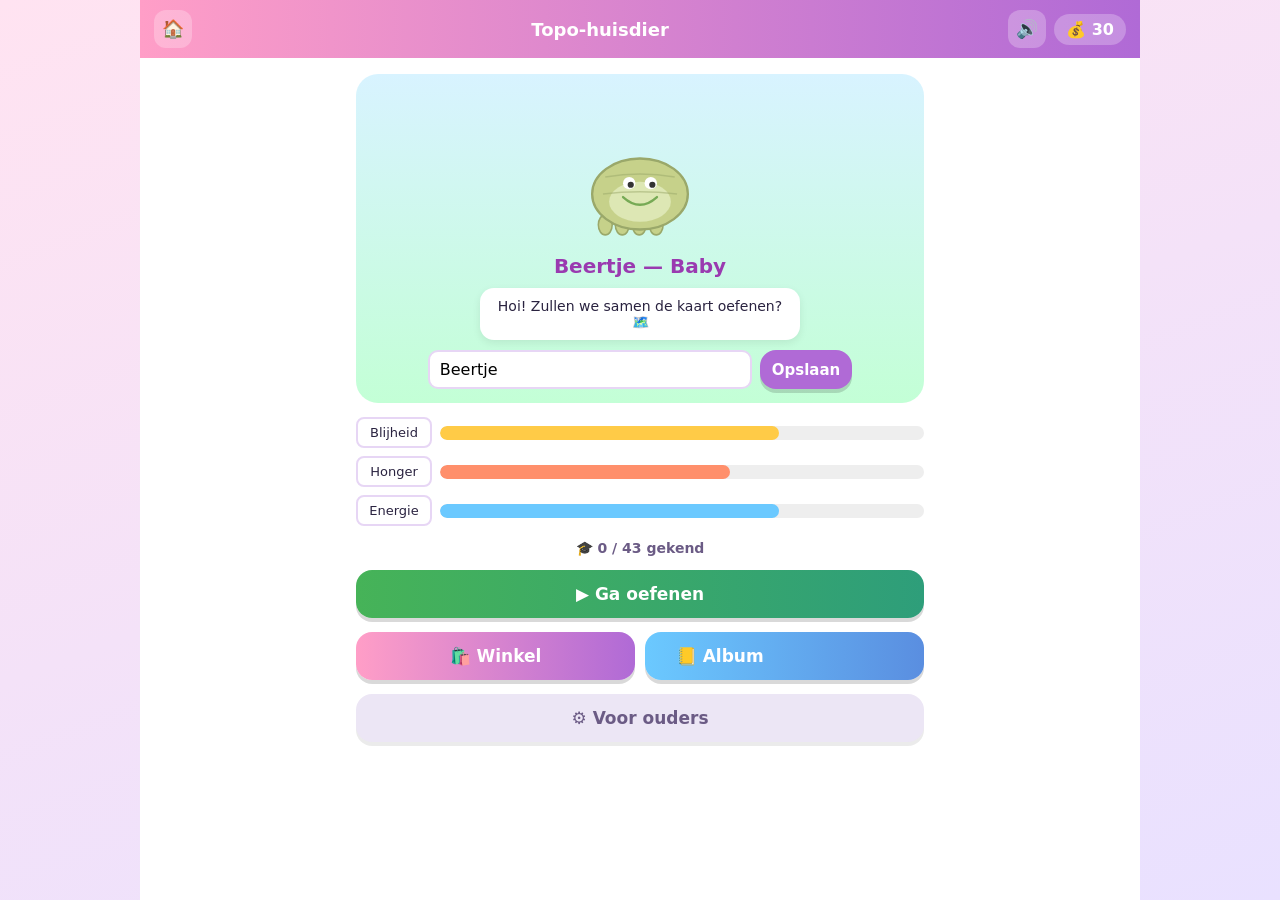
==== index.html @ faea7c92 "Topo-huisdier PWA (public app mirror) Gamified topography practice for West-Nederland with a virtual" ====
<!DOCTYPE html>
<html lang="nl">
<head>
  <meta charset="UTF-8">
  <meta name="viewport" content="width=device-width, initial-scale=1.0, maximum-scale=1.0, user-scalable=no">
  <meta name="theme-color" content="#b06ad6">
  <title>Topo-huisdier 🐾</title>
  <link rel="manifest" href="manifest.webmanifest">
  <link rel="icon" href="assets/icon-192.png">
  <link rel="apple-touch-icon" href="assets/icon-192.png">
  <link rel="stylesheet" href="css/style.css">
</head>
<body>
  <div id="app"><div class="screen"><p class="info">Laden…</p></div></div>
  <script src="js/data.js"></script>
  <script src="js/app.js"></script>
</body>
</html>
---- css/style.css ----
:root { font-family: "Comic Sans MS", "Trebuchet MS", system-ui, sans-serif; }
* { box-sizing: border-box; -webkit-tap-highlight-color: transparent; }
html, body { margin: 0; }
body {
  background: linear-gradient(160deg, #ffe3f1 0%, #e9e1ff 100%);
  min-height: 100vh; color: #2a2340;
}
#app { max-width: 480px; margin: 0 auto; min-height: 100vh; background: #fff; }

/* Topbar */
.topbar {
  position: sticky; top: 0; z-index: 5;
  display: flex; align-items: center; justify-content: space-between;
  padding: 10px 14px; background: linear-gradient(90deg, #ff9ec7, #b06ad6); color: #fff;
}
.topbar b { font-size: 18px; }
.tb-right { display: flex; align-items: center; gap: 8px; }
.coins { background: rgba(255, 255, 255, .25); padding: 6px 12px; border-radius: 20px; font-weight: bold; }
.iconbtn { background: rgba(255, 255, 255, .25); border: none; color: #fff; font-size: 18px; width: 38px; height: 38px; border-radius: 12px; cursor: pointer; }

.screen { padding: 16px; display: flex; flex-direction: column; gap: 14px; }

/* Pet */
.petyard {
  background: linear-gradient(180deg, #d8f3ff, #c3ffd6);
  border-radius: 22px; padding: 14px; text-align: center;
}
.petyard.small { padding: 8px; }
.pet-svg { width: 190px; height: 160px; transform-origin: bottom center; }
.petname { font-weight: bold; color: #9a3ab0; font-size: 20px; margin-top: 2px; }
.speech {
  background: #fff; border-radius: 14px; padding: 10px 12px; margin: 10px auto 0; max-width: 320px;
  font-size: 14px; box-shadow: 0 3px 8px rgba(0, 0, 0, .08);
}
.namebox { margin-top: 10px; display: flex; gap: 8px; justify-content: center; }
.namebox input { font: inherit; padding: 8px 10px; border: 2px solid #e7d6f5; border-radius: 10px; width: 60%; }

/* Bars */
.bars { display: flex; flex-direction: column; gap: 8px; }
.bar { display: flex; align-items: center; gap: 8px; font-size: 13px; }
.bar .lbl { width: 76px; }
.track { flex: 1; height: 14px; background: #eee; border-radius: 8px; overflow: hidden; }
.fill { height: 100%; border-radius: 8px; transition: width .4s; }
.fill.blij { background: #ffcb47; } .fill.honger { background: #ff8f6b; } .fill.energie { background: #6bc9ff; }

.progress-line { text-align: center; font-size: 14px; color: #6b5b85; font-weight: bold; }

/* Buttons */
.btn {
  font: inherit; font-weight: bold; font-size: 17px; border: none; border-radius: 16px;
  padding: 14px; cursor: pointer; color: #fff; box-shadow: 0 4px 0 rgba(0, 0, 0, .15);
}
.btn:active { transform: translateY(2px); box-shadow: 0 2px 0 rgba(0, 0, 0, .15); }
.btn.play { background: linear-gradient(90deg, #46b358, #2e9e7a); }
.btn.shop { background: linear-gradient(90deg, #ff9ec7, #b06ad6); }
.btn.album { background: linear-gradient(90deg, #6bc9ff, #5a8ee0); }
.btn.ghost { background: #ece6f5; color: #6b5b85; box-shadow: 0 4px 0 rgba(0, 0, 0, .08); }
.btn.mini { font-size: 15px; padding: 10px 12px; background: #b06ad6; }
.btn.mini.danger { background: #e06666; }
.row { display: flex; gap: 10px; } .row .btn { flex: 1; }

/* Map */
.bigmap { border-radius: 16px; overflow: hidden; border: 3px solid #e7d6f5; background: #dfeefc; }
.bigmap img { display: block; width: 100%; }

/* Quiz */
.question { font-weight: bold; font-size: 20px; color: #9a3ab0; text-align: center; }
.choices { display: grid; grid-template-columns: 1fr 1fr; gap: 10px; }
.opt {
  font: inherit; font-size: 17px; padding: 16px 6px; border: 2px solid #e7d6f5; border-radius: 14px;
  background: #faf5ff; cursor: pointer; min-height: 56px;
}
.opt.good { background: #c8f0cf; border-color: #46b358; }
.opt.bad { background: #ffd6d6; border-color: #e06666; }
.opt:disabled { cursor: default; }
.feedback { min-height: 26px; text-align: center; font-weight: bold; }
.feedback .ok { color: #2e9e7a; } .feedback .no { color: #c0392b; }

/* Intro */
.intro .introcard { text-align: center; display: flex; flex-direction: column; gap: 10px; }
.newbadge { align-self: center; background: #ffcb47; color: #6b4b00; font-weight: bold; padding: 4px 16px; border-radius: 20px; letter-spacing: 1px; }
.introcard h2 { margin: 2px; color: #9a3ab0; }
.teken { font-size: 16px; }
.weetje { background: #f3ecfb; border-radius: 12px; padding: 10px 12px; font-size: 15px; }

/* Shop */
.shopgrid { display: grid; grid-template-columns: 1fr 1fr; gap: 10px; }
.item { border: 2px solid #eee; border-radius: 14px; padding: 10px; text-align: center; }
.item .ico { font-size: 38px; } .item .price { color: #b06ad6; font-weight: bold; margin: 2px 0 6px; }
.buy { font: inherit; border: none; border-radius: 10px; padding: 8px 12px; background: #ffcb47; cursor: pointer; font-weight: bold; }
.buy.on { background: #c8f0cf; }
h3 { margin: 6px 0 2px; color: #9a3ab0; }

/* Album */
.album { display: grid; grid-template-columns: repeat(auto-fill, minmax(84px, 1fr)); gap: 8px; }
.sticker { border: 2px dashed #ccc; border-radius: 12px; padding: 8px 4px; text-align: center; background: #f7f7f7; opacity: .7; }
.sticker.got { border-style: solid; border-color: #46b358; background: #eafaee; opacity: 1; }
.s-teken { font-weight: bold; font-size: 20px; color: #9a3ab0; }
.s-naam { font-size: 12px; }
.badges { display: flex; flex-wrap: wrap; gap: 8px; }
.badge { background: #fff6da; border: 1px solid #ffcb47; border-radius: 20px; padding: 4px 10px; font-size: 13px; }
.newbadges { text-align: center; color: #b06ad6; font-weight: bold; }

/* Tables (ouders) */
.ouders .info { font-size: 14px; color: #555; }
table.voortgang { width: 100%; border-collapse: collapse; font-size: 14px; }
table.voortgang th, table.voortgang td { text-align: left; padding: 7px 6px; border-bottom: 1px solid #eee; }
table.voortgang td.c, table.voortgang th:nth-child(2) { text-align: center; font-weight: bold; }
.st { padding: 2px 8px; border-radius: 10px; font-size: 12px; }
.st.gekend { background: #c8f0cf; } .st.lerend { background: #fff0c2; } .st.nieuw { background: #eee; }
.lbl { font: inherit; padding: 6px; border: 2px solid #e7d6f5; border-radius: 8px; text-align: center; }
small { color: #999; font-size: 11px; }
.info { text-align: center; color: #6b5b85; }

/* Confetti overlay */
.confetti { position: fixed; inset: 0; width: 100%; height: 100%; pointer-events: none; display: none; z-index: 50; }

/* ---- Grotere / landscape tablets (bijv. 11") ---- */
@media (orientation: landscape) and (min-width: 800px) {
  #app { max-width: 1000px; }

  /* niet-quiz schermen: inhoud gecentreerd, niet uitgerekt */
  .screen:not(.quiz) { max-width: 600px; margin: 0 auto; width: 100%; }
  .intro .introcard { max-width: 640px; margin: 0 auto; }

  /* Oefenen in twee kolommen: kaart links, vraag + antwoorden rechts */
  .screen.quiz {
    display: grid;
    grid-template-columns: 1fr 1fr;
    grid-template-areas: "prog prog" "map question" "map choices" "map feedback";
    column-gap: 22px; row-gap: 14px;
    align-content: start;
  }
  .screen.quiz .progress-line { grid-area: prog; }
  .screen.quiz .bigmap { grid-area: map; align-self: start; position: sticky; top: 70px; }
  .screen.quiz .bigmap img { max-height: 76vh; width: auto; margin: 0 auto; }
  .screen.quiz .question { grid-area: question; align-self: end; }
  .screen.quiz .choices { grid-area: choices; align-content: start; }
  .screen.quiz .feedback { grid-area: feedback; }
  .screen.quiz .opt { font-size: 18px; min-height: 64px; }
}

/* De kaart nooit onnodig groot op brede schermen in portret */
@media (min-width: 900px) and (orientation: portrait) {
  #app { max-width: 560px; }
}
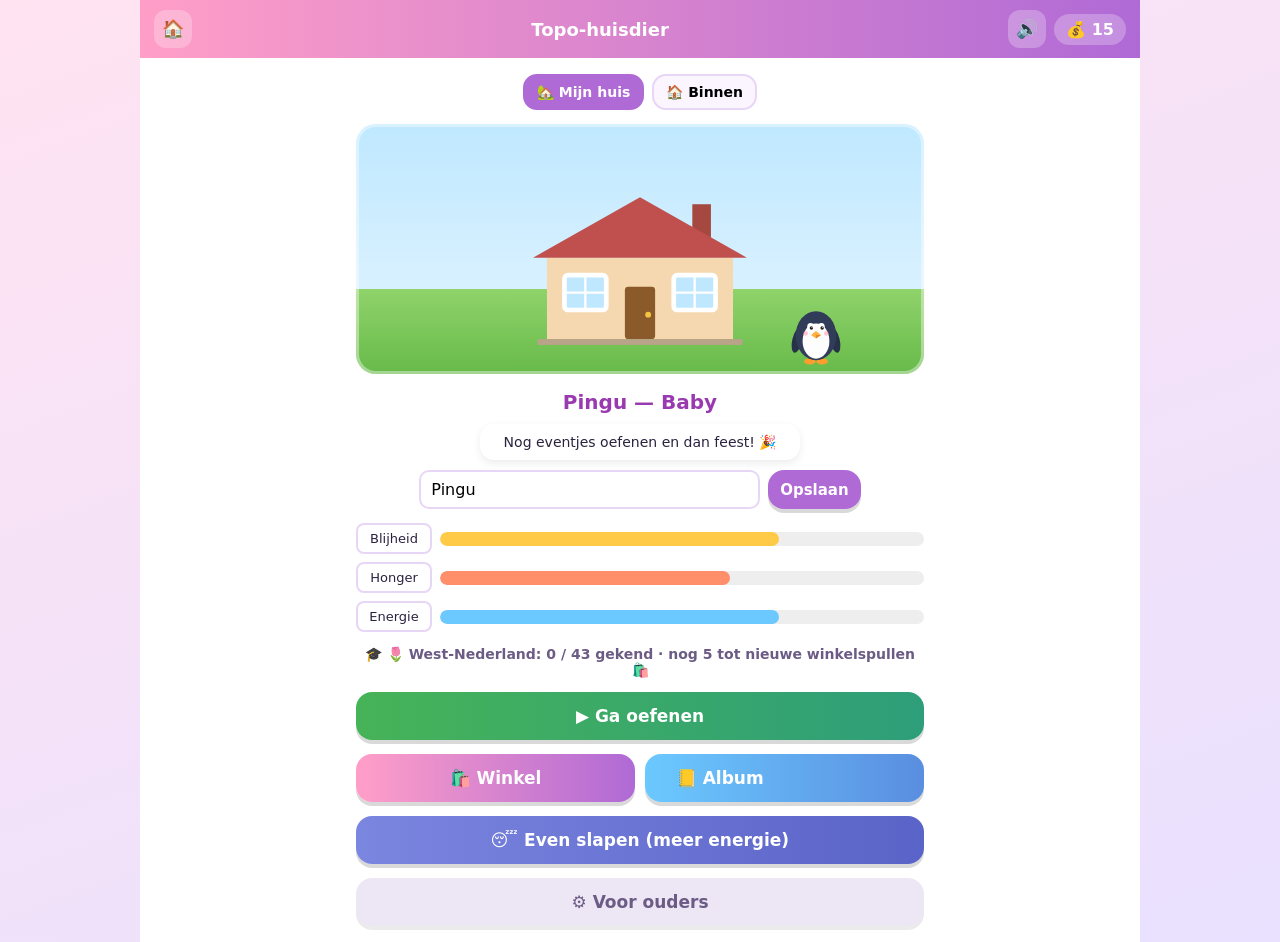
==== commit fe4edc8a: "Noord-Nederland toegevoegd: gebiedskeuze, nieuwe plekken, winkelspullen en paspoort Co-Authored-By: " ====
--- a/index.html
+++ b/index.html
@@ -13,6 +13,7 @@
 <body>
   <div id="app"><div class="screen"><p class="info">Laden…</p></div></div>
   <script src="js/data.js"></script>
+  <script src="js/data-noord.js"></script>
   <script src="js/app.js"></script>
 </body>
 </html>
--- a/css/style.css
+++ b/css/style.css
@@ -34,6 +34,8 @@
 }
 .namebox { margin-top: 10px; display: flex; gap: 8px; justify-content: center; }
 .namebox input { font: inherit; padding: 8px 10px; border: 2px solid #e7d6f5; border-radius: 10px; width: 60%; }
+.namebox label { align-self: center; font-weight: 700; }
+.namebox #coinsin { width: 30%; }
 
 /* Bars */
 .bars { display: flex; flex-direction: column; gap: 8px; }
@@ -54,14 +56,48 @@
 .btn.play { background: linear-gradient(90deg, #46b358, #2e9e7a); }
 .btn.shop { background: linear-gradient(90deg, #ff9ec7, #b06ad6); }
 .btn.album { background: linear-gradient(90deg, #6bc9ff, #5a8ee0); }
+.btn.rest { background: linear-gradient(90deg, #7b86e0, #5a63c7); }
 .btn.ghost { background: #ece6f5; color: #6b5b85; box-shadow: 0 4px 0 rgba(0, 0, 0, .08); }
 .btn.mini { font-size: 15px; padding: 10px 12px; background: #b06ad6; }
 .btn.mini.danger { background: #e06666; }
 .row { display: flex; gap: 10px; } .row .btn { flex: 1; }
 
 /* Map */
-.bigmap { border-radius: 16px; overflow: hidden; border: 3px solid #e7d6f5; background: #dfeefc; }
+.bigmap { position: relative; border-radius: 16px; overflow: hidden; border: 3px solid #e7d6f5; background: #dfeefc; }
 .bigmap img { display: block; width: 100%; }
+/* highlight-markering van het gevraagde nummer */
+.maphi {
+  position: absolute; width: 11%; aspect-ratio: 1 / 1;
+  transform: translate(-50%, -50%);
+  border: 3px solid #ff2e2e; border-radius: 50%;
+  background: rgba(255, 46, 46, .12);
+  box-shadow: 0 0 0 2px rgba(255, 255, 255, .85);
+  animation: hipulse 1.1s ease-out infinite; pointer-events: none;
+}
+@keyframes hipulse {
+  0%   { box-shadow: 0 0 0 2px rgba(255,255,255,.85), 0 0 0 0 rgba(255,46,46,.55); }
+  70%  { box-shadow: 0 0 0 2px rgba(255,255,255,.85), 0 0 0 16px rgba(255,46,46,0); }
+  100% { box-shadow: 0 0 0 2px rgba(255,255,255,.85), 0 0 0 0 rgba(255,46,46,0); }
+}
+
+/* De Noord-kaart is breder en heeft kleinere tekens: kleinere markering */
+.bigmap.noord .maphi { width: 6.5%; border-width: 3px; }
+
+/* Keuze: West of Noord oefenen */
+.landlist { display: grid; grid-template-columns: 1fr; gap: 14px; }
+.landcard {
+  font: inherit; cursor: pointer; text-align: center; color: #2a2340;
+  display: flex; flex-direction: column; gap: 6px; padding: 10px;
+  background: #faf5ff; border: 3px solid #e7d6f5; border-radius: 18px;
+  box-shadow: 0 5px 0 rgba(0,0,0,.08);
+}
+.landcard:active { transform: translateY(2px); box-shadow: 0 3px 0 rgba(0,0,0,.08); }
+.landcard .thumb { display: block; height: 150px; overflow: hidden; border-radius: 12px; background: #dfeefc; }
+.landcard .thumb img { width: 100%; height: 100%; object-fit: cover; display: block; }
+.lc-naam { font-size: 20px; font-weight: bold; color: #9a3ab0; }
+.lc-bar { display: block; height: 12px; background: #eee; border-radius: 8px; overflow: hidden; }
+.lc-bar > span { display: block; height: 100%; background: linear-gradient(90deg, #46b358, #2e9e7a); border-radius: 8px; }
+.lc-info { font-size: 14px; color: #6b5b85; font-weight: bold; }
 
 /* Quiz */
 .question { font-weight: bold; font-size: 20px; color: #9a3ab0; text-align: center; }
@@ -97,6 +133,16 @@
 .sticker.got { border-style: solid; border-color: #46b358; background: #eafaee; opacity: 1; }
 .s-teken { font-weight: bold; font-size: 20px; color: #9a3ab0; }
 .s-naam { font-size: 12px; }
+.landkop { margin: 14px 0 0; color: #5a8ee0; border-top: 3px solid #e7d6f5; padding-top: 10px; }
+table.voortgang th.landrij { background: #f3ecfb; color: #9a3ab0; text-align: left; }
+
+/* Paspoort van het Noorden */
+.paspoort { display: grid; grid-template-columns: repeat(auto-fill, minmax(84px, 1fr)); gap: 8px; }
+.stempel { border: 2px dashed #ccc; border-radius: 50%; aspect-ratio: 1 / 1; display: flex; flex-direction: column; align-items: center; justify-content: center; background: #f7f7f7; opacity: .7; }
+.stempel.got { border: 3px solid #c0392b; background: #fff5f3; opacity: 1; transform: rotate(-6deg); }
+.stempel .st-emoji { font-size: 30px; }
+.stempel .st-naam { font-size: 11px; font-weight: bold; color: #6b5b85; }
+.stempel.got .st-naam { color: #c0392b; }
 .badges { display: flex; flex-wrap: wrap; gap: 8px; }
 .badge { background: #fff6da; border: 1px solid #ffcb47; border-radius: 20px; padding: 4px 10px; font-size: 13px; }
 .newbadges { text-align: center; color: #b06ad6; font-weight: bold; }
@@ -115,12 +161,67 @@
 /* Confetti overlay */
 .confetti { position: fixed; inset: 0; width: 100%; height: 100%; pointer-events: none; display: none; z-index: 50; }
 
+/* Scene: huis / tuin / boven (pinguïn in zijn kamer met deco) */
+.scenetabs { display: flex; gap: 8px; justify-content: center; flex-wrap: wrap; }
+.scenetab { font: inherit; font-weight: bold; border: 2px solid #e7d6f5; background: #faf5ff; border-radius: 14px; padding: 8px 12px; cursor: pointer; font-size: 14px; }
+.scenetab.on { background: #b06ad6; color: #fff; border-color: #b06ad6; }
+.scene { position: relative; height: 250px; border-radius: 20px; overflow: hidden; box-shadow: inset 0 0 0 3px rgba(255,255,255,.4); }
+.scene.buiten { background: linear-gradient(#bfe8ff 0%, #d9f1ff 66%, #8fd36b 66%, #67ba49 100%); }
+.house-svg { overflow: visible; position: absolute; inset: 0; width: 100%; height: 100%; }
+.scene.buiten .pet-wrap { left: 81%; transform: translateX(-50%) scale(.55); transform-origin: bottom center; }
+.scene.huis  { background: linear-gradient(#f0e2d1 0%, #f0e2d1 62%, #c99c6d 62%, #b6895a 100%); }
+.scene.tuin  { background: linear-gradient(#bfe8ff 0%, #bfe8ff 52%, #8fd36b 52%, #67ba49 100%); }
+.scene.boven { background: linear-gradient(#2b2b55 0%, #3a3a6b 58%, #7c6b52 58%, #6a5a46 100%); }
+/* Plekken uit het Noorden */
+.scene.elfsteden { background: linear-gradient(#cfe9ff 0%, #eaf7ff 55%, #bfe3f7 55%, #9fd3ee 100%); }
+.scene.zeehonden { background: linear-gradient(#bfe8ff 0%, #d9f1ff 42%, #f2dfa8 42%, #ecd08f 70%, #5fb8de 70%, #3f9fcc 100%); }
+.scene.heide     { background: linear-gradient(#d5e8ff 0%, #f4efd6 48%, #a77dbb 48%, #7d5a9a 100%); }
+.scene.wadden    { background: linear-gradient(#aee0ff 0%, #d9f1ff 38%, #7fcbec 38%, #7fcbec 46%, #f5e3a8 46%, #e9cf86 100%); }
+.scene .pet-wrap { position: absolute; left: 50%; bottom: 4px; transform: translateX(-50%); }
+.scene .pet-svg { width: 170px; height: 150px; }
+.deco-obj { position: absolute; transform: translate(-50%, -50%); line-height: 1; filter: drop-shadow(0 2px 2px rgba(0,0,0,.2)); }
+.editbar { display: flex; gap: 8px; align-items: center; justify-content: center; flex-wrap: wrap; margin: 8px 0 0; font-size: 13px; color: #6b5b85; font-weight: 700; }
+.btn.mini.ok { background: #2e9e7a; color: #fff; }
+.scene.editing { box-shadow: inset 0 0 0 3px #b06ad6; }
+.scene.editing .pet-wrap { pointer-events: none; }
+.scene.editing .deco-obj { cursor: grab; touch-action: none; user-select: none; -webkit-user-select: none; outline: 2px dashed rgba(176,106,214,.8); outline-offset: 2px; border-radius: 8px; z-index: 5; }
+.scene.editing .deco-obj.drag { cursor: grabbing; z-index: 9; transform: translate(-50%, -50%) scale(1.15); }
+.scene.shoppeek { height: 140px; margin-bottom: 6px; }
+.scene.shoppeek .pet-wrap { transform: translateX(-50%) scale(.62); transform-origin: bottom center; }
+.petinfo { text-align: center; }
+
+/* Winkel: vergrendelde items + te duur */
+.item.locked { opacity: .6; }
+.lockmsg { font-size: 12px; color: #a08; font-weight: bold; padding: 7px 2px; background: #f6edfa; border-radius: 10px; }
+.buy.poor { background: #ececec; color: #aaa; }
+.newbadges.unlock { color: #2e9e7a; }
+
+/* Nudge: zwevend tekstballonnetje */
+.nudge {
+  position: fixed; left: 50%; top: 66px; transform: translate(-50%, -12px);
+  background: #fff; color: #333; border: 3px solid #b06ad6; border-radius: 18px;
+  padding: 11px 18px 13px; font-weight: bold; text-align: center; max-width: 86%;
+  box-shadow: 0 8px 22px rgba(0,0,0,.22); z-index: 60; opacity: 0;
+  transition: opacity .3s, transform .3s; pointer-events: none;
+}
+.nudge.show { opacity: 1; transform: translate(-50%, 0); }
+.nudge::after { content: "🐧"; position: absolute; bottom: -16px; left: 18px; font-size: 22px; }
+
+/* Updatebalk onderaan */
+.updatebar {
+  position: fixed; left: 0; right: 0; bottom: 0; z-index: 70;
+  background: #2e9e7a; color: #fff; display: flex; align-items: center; justify-content: center;
+  gap: 12px; padding: 12px; font-weight: bold; box-shadow: 0 -4px 14px rgba(0,0,0,.2);
+}
+.updatebar button { font: inherit; font-weight: bold; border: none; border-radius: 10px; padding: 8px 16px; background: #fff; color: #2e9e7a; cursor: pointer; }
+
 /* ---- Grotere / landscape tablets (bijv. 11") ---- */
 @media (orientation: landscape) and (min-width: 800px) {
   #app { max-width: 1000px; }
 
   /* niet-quiz schermen: inhoud gecentreerd, niet uitgerekt */
   .screen:not(.quiz) { max-width: 600px; margin: 0 auto; width: 100%; }
+  .landlist { grid-template-columns: 1fr 1fr; }
   .intro .introcard { max-width: 640px; margin: 0 auto; }
 
   /* Oefenen in twee kolommen: kaart links, vraag + antwoorden rechts */
